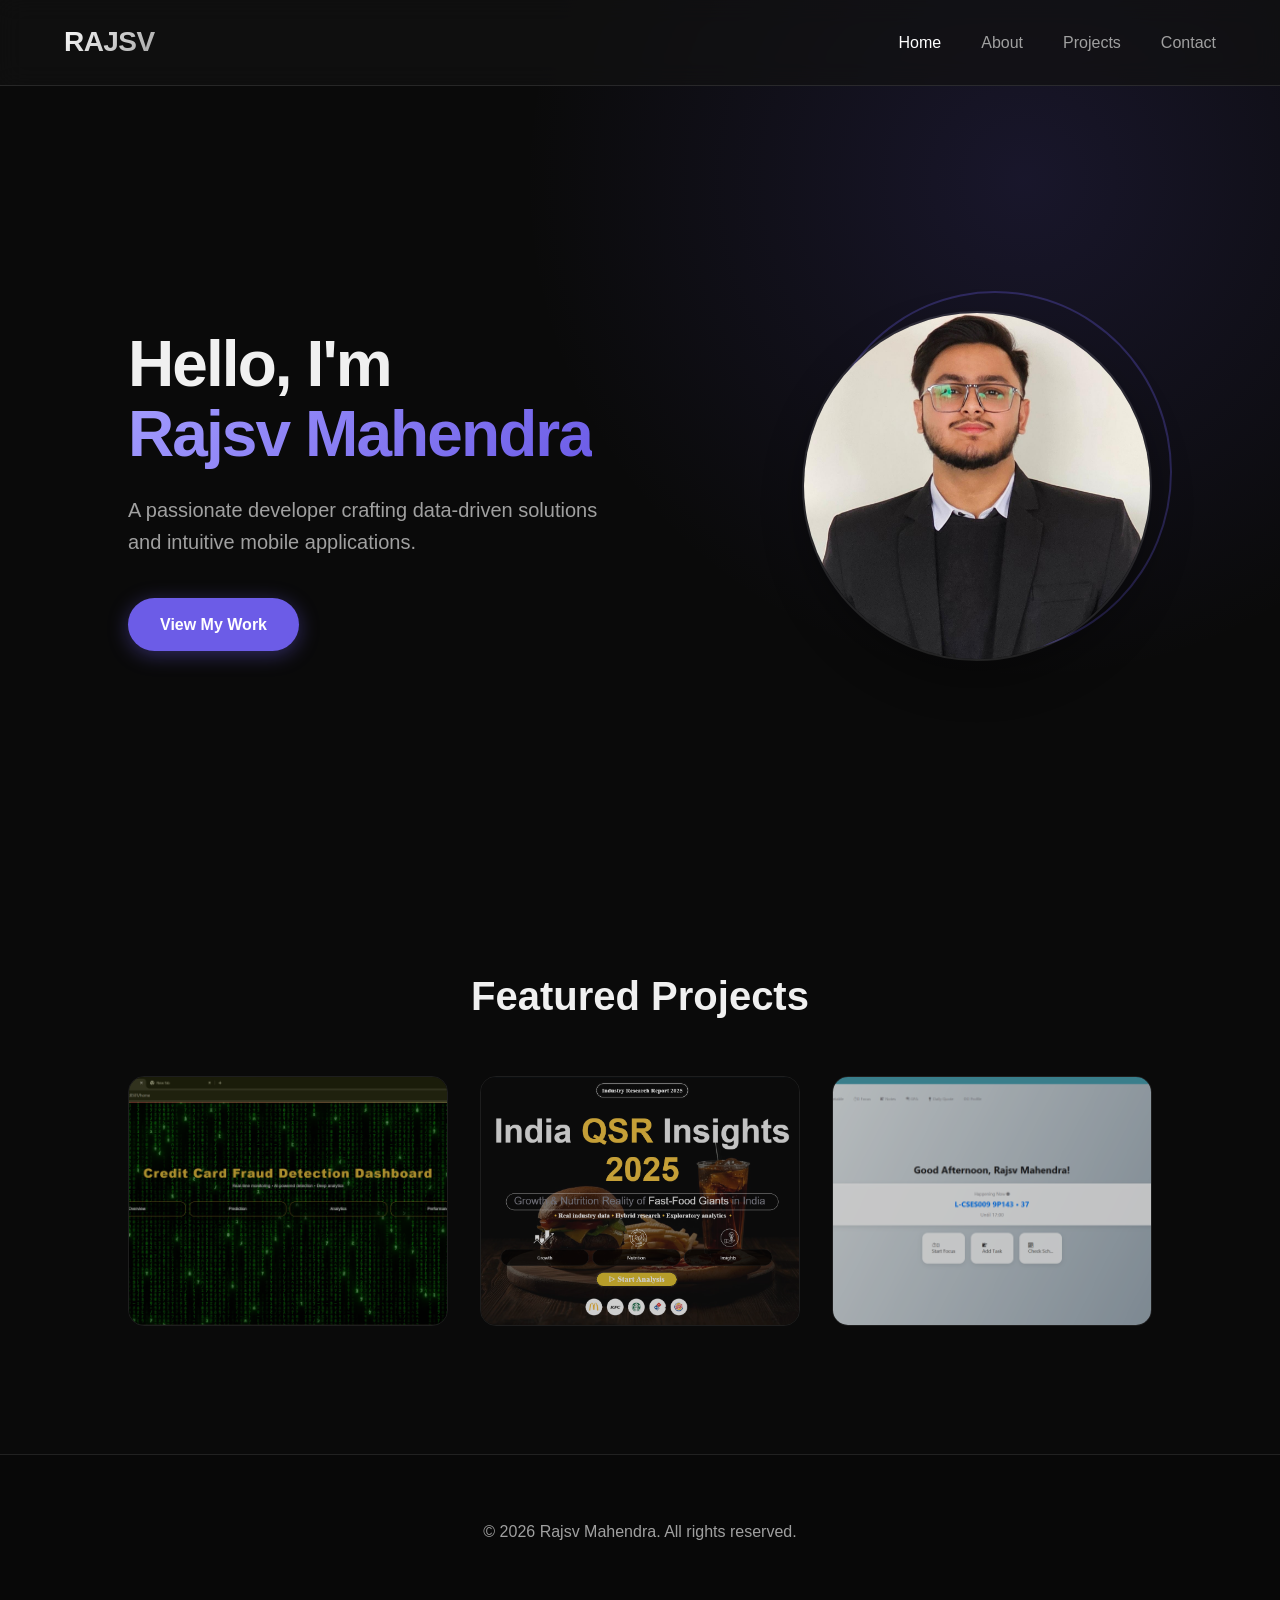
==== index.html @ 8be23c05 "Project structure: HTML pages, CSS and images" ====
<!DOCTYPE html>
<html lang="en">

<head>
    <meta charset="UTF-8">
    <meta name="viewport" content="width=device-width, initial-scale=1.0">
    <link rel="stylesheet" href="index.css">
    <title>Rajsv Mahendra | Portfolio</title>
</head>

<body>

    <header class="navbar">
        <a href="index.html" class="logo">RAJSV</a>
        <nav>
            <ul class="nav-links">
                <li><a href="index.html" class="active">Home</a></li>
                <li><a href="about.html">About</a></li>
                <li><a href="projects.html">Projects</a></li>
                <li><a href="contact.html">Contact</a></li>
            </ul>
        </nav>
    </header>

    <section class="hero">
        <div class="hero-text">
            <h2>Hello, I'm <br><span class="gradient-text">Rajsv Mahendra</span></h2>
            <p>A passionate developer crafting data-driven solutions and intuitive mobile applications.</p>
            <a href="projects.html" class="btn">View My Work</a>
        </div>
        <div class="profile-container">
            <img src="images/profile.png" alt="Rajsv Mahendra" class="profile-img">
        </div>
    </section>

    <section class="page-section">
        <h2>Featured Projects</h2>
        <div class="gallery">
            <img src="images/landing.png" alt="Project 1">
            <img src="images/Home Page.png" alt="Project 2">
            <img src="images/unitrack.png" alt="Project 3">
        </div>
    </section>

    <footer>
        <p>© 2026 Rajsv Mahendra. All rights reserved.</p>
    </footer>

</body>

</html>
---- index.css ----
:root {
  --bg: #0a0a0a;
  --surface: #121212;
  --surface-hover: #1e1e1e;
  --text: #f0f0f0;
  --text-secondary: #a0a0a0;
  --accent: #6c5ce7;
  /* Distinctive purple */
  --accent-glow: rgba(108, 92, 231, 0.4);
  --glass: rgba(18, 18, 18, 0.7);
  --border: rgba(255, 255, 255, 0.1);
  --font-main: 'Inter', sans-serif;
  --transition: all 0.3s cubic-bezier(0.25, 0.8, 0.25, 1);
}

* {
  margin: 0;
  padding: 0;
  box-sizing: border-box;

}

body {
  background: var(--bg);
  color: var(--text);
  font-family: var(--font-main);
  line-height: 1.6;
  overflow-x: hidden;
}

a {
  text-decoration: none;
  color: inherit;
  transition: var(--transition);
}

/* Navbar */
.navbar {
  position: fixed;
  top: 0;
  width: 100%;
  display: flex;
  justify-content: space-between;
  align-items: center;
  padding: 1.25rem 5%;
  background: var(--glass);
  backdrop-filter: blur(12px);
  border-bottom: 1px solid var(--border);
  z-index: 1000;
  transition: var(--transition);
}

.logo {
  font-size: 1.75rem;
  font-weight: 700;
  background: linear-gradient(135deg, #fff, var(--text-secondary));
  -webkit-background-clip: text;
  -webkit-text-fill-color: transparent;
  letter-spacing: -0.02em;
}

.nav-links {
  list-style: none;
  display: flex;
  gap: 2.5rem;
}

.nav-links a {
  font-weight: 500;
  color: var(--text-secondary);
  position: relative;
}

.nav-links a:hover,
.nav-links a.active {
  color: #fff;
}

.nav-links a::after {
  content: '';
  position: absolute;
  width: 0;
  height: 2px;
  bottom: -4px;
  left: 0;
  background: var(--accent);
  transition: var(--transition);
}

.nav-links a:hover::after {
  width: 100%;
}

/* Hero Section */
.hero {
  min-height: 100vh;
  display: flex;
  align-items: center;
  justify-content: space-between;
  padding: 0 10%;
  padding-top: 80px;
  background: radial-gradient(circle at 80% 20%, rgba(108, 92, 231, 0.15) 0%, transparent 40%);
}

.hero-text {
  max-width: 600px;
  z-index: 1;
}

.hero-text h2 {
  font-size: 4rem;
  line-height: 1.1;
  font-weight: 800;
  margin-bottom: 1.5rem;
  letter-spacing: -0.03em;
}

.gradient-text {
  background: linear-gradient(135deg, #a29bfe, var(--accent));
  -webkit-background-clip: text;
  -webkit-text-fill-color: transparent;
}

.hero-text p {
  font-size: 1.25rem;
  color: var(--text-secondary);
  margin-bottom: 2.5rem;
  max-width: 480px;
}

.btn {
  display: inline-flex;
  align-items: center;
  padding: 0.875rem 2rem;
  background: var(--accent);
  color: #fff;
  font-weight: 600;
  border-radius: 50px;
  box-shadow: 0 4px 20px var(--accent-glow);
  transition: var(--transition);
}

.btn:hover {
  transform: translateY(-2px);
  box-shadow: 0 8px 25px var(--accent-glow);
}

.profile-container {
  position: relative;
}

.profile-img {
  width: 350px;
  height: 350px;
  object-fit: cover;
  border-radius: 50%;
  border: 2px solid var(--border);
  box-shadow: 0 20px 40px rgba(0, 0, 0, 0.3);
  position: relative;
  z-index: 2;
  animation: float 6s ease-in-out infinite;
}

.profile-container::before {
  content: '';
  position: absolute;
  top: -20px;
  right: -20px;
  width: 100%;
  height: 100%;
  border-radius: 50%;
  border: 2px solid var(--accent);
  opacity: 0.3;
  z-index: 1;
}

/* Page Sections */
.page-header {
  text-align: center;
  padding: 8rem 0 3rem;
  background: radial-gradient(circle at top, rgba(108, 92, 231, 0.08) 0%, transparent 60%);
}

.page-header h2 {
  font-size: 3rem;
  font-weight: 800;
  margin-bottom: 1rem;
}

.page-section {
  padding: 4rem 10%;
}

.page-section h2 {
  font-size: 2.5rem;
  font-weight: 700;
  margin-bottom: 3rem;
  text-align: center;
}

/* Gallery / Projects */
.gallery,
.cards {
  display: grid;
  grid-template-columns: repeat(auto-fit, minmax(320px, 1fr));
  gap: 2rem;
}

.card {
  background: var(--surface);
  border: 1px solid var(--border);
  border-radius: 20px;
  padding: 2rem;
  transition: var(--transition);
  display: flex;
  flex-direction: column;
  justify-content: space-between;
  height: 100%;
}

/* Image gallery on home page */
.gallery img {
  width: 100%;
  height: 250px;
  object-fit: cover;
  border-radius: 16px;
  transition: var(--transition);
  opacity: 0.8;
  border: 1px solid var(--border);
}

.gallery img:hover {
  transform: scale(1.03);
  opacity: 1;
  box-shadow: 0 10px 30px rgba(0, 0, 0, 0.2);
}

.card:hover {
  transform: translateY(-5px);
  background: var(--surface-hover);
  border-color: rgba(108, 92, 231, 0.3);
}

.card h3 {
  font-size: 1.5rem;
  margin-bottom: 1rem;
}

.card p {
  color: var(--text-secondary);
  font-size: 0.95rem;
  margin-bottom: 1.5rem;
}

.card a {
  display: inline-block;
  color: var(--accent);
  font-weight: 600;
  margin-top: auto;
}

.card a:hover {
  text-decoration: underline;
}

/* Forms */
.contact-container {
  display: grid;
  grid-template-columns: 1fr 1fr;
  gap: 4rem;
  align-items: start;
}

.contact-details p {
  font-size: 1.2rem;
  margin-bottom: 1.5rem;
  display: flex;
  align-items: center;
  gap: 1rem;
}

.contact-form {
  display: flex;
  flex-direction: column;
  gap: 1.5rem;
}

input,
textarea {
  width: 100%;
  padding: 1rem 1.25rem;
  background: var(--surface);
  border: 1px solid var(--border);
  border-radius: 12px;
  color: var(--text);
  font-family: var(--font-main);
  font-size: 1rem;
  transition: var(--transition);
}

input:focus,
textarea:focus {
  outline: none;
  border-color: var(--accent);
  background: var(--bg);
}

button[type="submit"] {
  cursor: pointer;
  border: none;
  background: var(--accent);
  color: white;
  padding: 1rem;
  border-radius: 12px;
  font-weight: 600;
  font-size: 1rem;
  transition: var(--transition);
}

button[type="submit"]:hover {
  background: #5649c0;
}


/* Footer */
footer {
  text-align: center;
  padding: 4rem 2rem;
  background: #080808;
  color: var(--text-secondary);
  border-top: 1px solid var(--border);
  margin-top: 4rem;
}

/* Skills (About Page) */
.skills-grid {
  display: flex;
  flex-wrap: wrap;
  gap: 1rem;
  margin-top: 1.5rem;
}

.skill-tag {
  background: var(--surface);
  border: 1px solid var(--border);
  padding: 0.5rem 1rem;
  border-radius: 50px;
  font-size: 0.9rem;
  color: var(--text-secondary);
}

/* Animations */
@keyframes float {
  0% {
    transform: translateY(0);
  }

  50% {
    transform: translateY(-15px);
  }

  100% {
    transform: translateY(0);
  }
}

@keyframes fadeUp {
  from {
    opacity: 0;
    transform: translateY(20px);
  }

  to {
    opacity: 1;
    transform: translateY(0);
  }
}

/* Responsive */
@media (max-width: 900px) {
  .hero {
    flex-direction: column-reverse;
    /* Text on top on mobile usually, but here maybe image on top? Let's keep text top for accessibility usually, but design wise image top is common. Let's stack them nicely. */
    text-align: center;
    justify-content: center;
    gap: 3rem;
  }

  .hero-text {
    margin-top: 2rem;
  }

  .hero-text h2 {
    font-size: 3rem;
  }

  .contact-container {
    grid-template-columns: 1fr;
  }
}

@media (max-width: 500px) {
  .nav-links {
    display: none;
  }

  .hero-text h2 {
    font-size: 2.5rem;
  }

  .profile-img {
    width: 250px;
    height: 250px;
  }
}
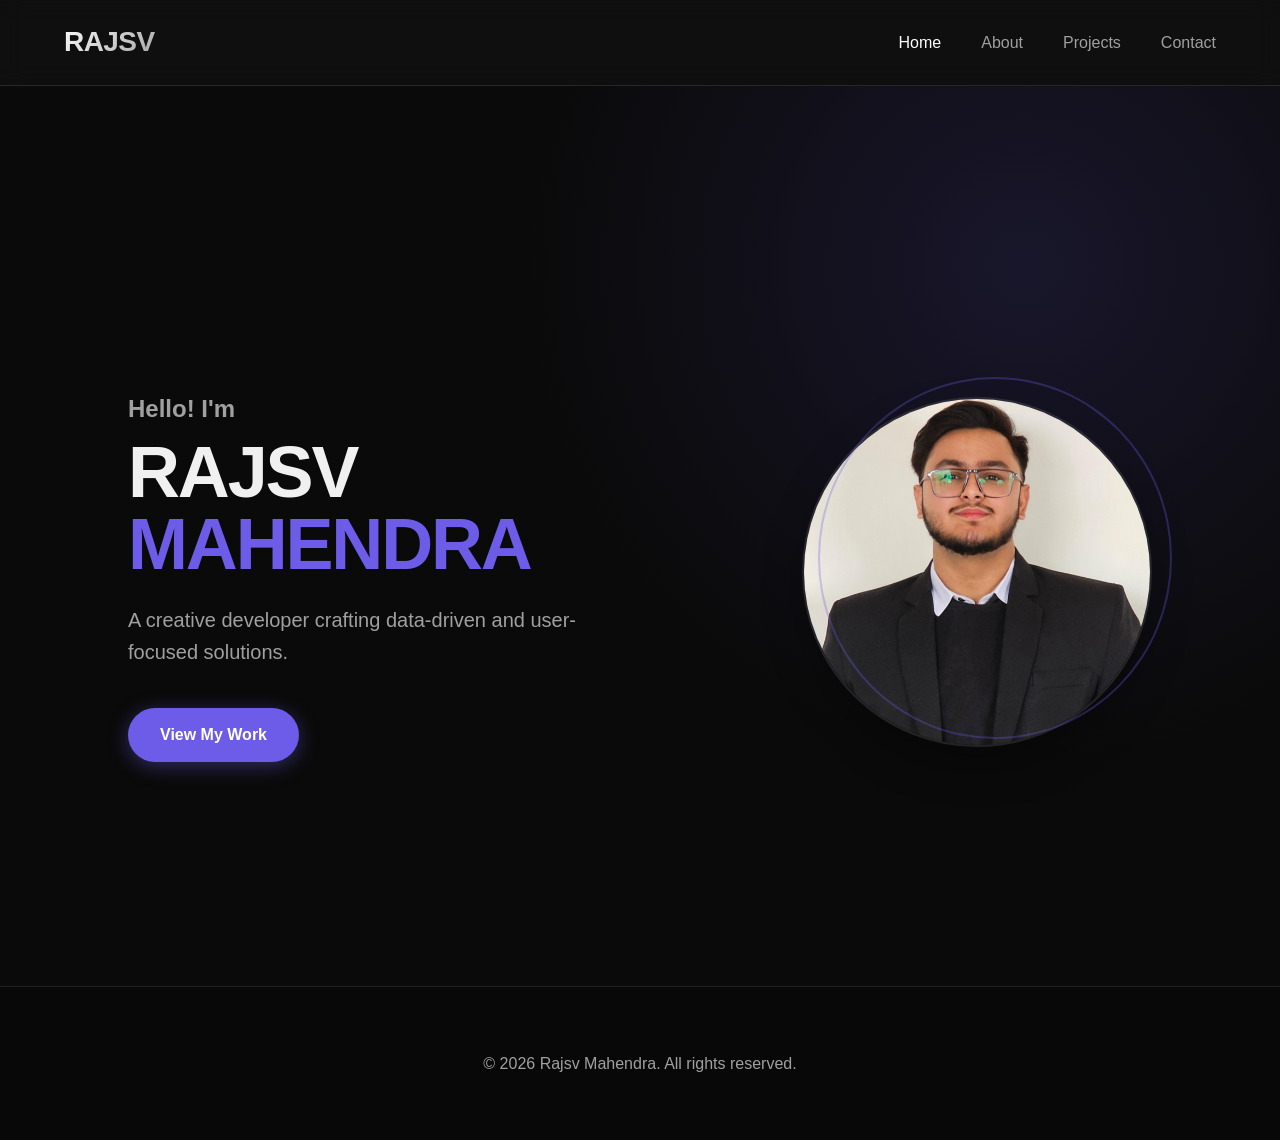
==== commit cec87c90: "Navbar and hero section layout" ====
--- a/index.html
+++ b/index.html
@@ -12,7 +12,7 @@
 
     <header class="navbar">
         <a href="index.html" class="logo">RAJSV</a>
-        <nav>
+        <nav class="nav">
             <ul class="nav-links">
                 <li><a href="index.html" class="active">Home</a></li>
                 <li><a href="about.html">About</a></li>
@@ -24,21 +24,13 @@
 
     <section class="hero">
         <div class="hero-text">
-            <h2>Hello, I'm <br><span class="gradient-text">Rajsv Mahendra</span></h2>
-            <p>A passionate developer crafting data-driven solutions and intuitive mobile applications.</p>
+            <h2 class="hero-intro">Hello! I'm</h2>
+            <h1 class="hero-name">RAJSV<br><span>MAHENDRA</span></h1>
+            <p class="hero-desc">A creative developer crafting data-driven and user-focused solutions.</p>
             <a href="projects.html" class="btn">View My Work</a>
         </div>
         <div class="profile-container">
             <img src="images/profile.png" alt="Rajsv Mahendra" class="profile-img">
-        </div>
-    </section>
-
-    <section class="page-section">
-        <h2>Featured Projects</h2>
-        <div class="gallery">
-            <img src="images/landing.png" alt="Project 1">
-            <img src="images/Home Page.png" alt="Project 2">
-            <img src="images/unitrack.png" alt="Project 3">
         </div>
     </section>
 
--- a/index.css
+++ b/index.css
@@ -5,7 +5,6 @@
   --text: #f0f0f0;
   --text-secondary: #a0a0a0;
   --accent: #6c5ce7;
-  /* Distinctive purple */
   --accent-glow: rgba(108, 92, 231, 0.4);
   --glass: rgba(18, 18, 18, 0.7);
   --border: rgba(255, 255, 255, 0.1);
@@ -17,7 +16,6 @@
   margin: 0;
   padding: 0;
   box-sizing: border-box;
-
 }
 
 body {
@@ -34,9 +32,9 @@
   transition: var(--transition);
 }
 
-/* Navbar */
+/* ================= NAVBAR ================= */
 .navbar {
-  position: fixed;
+  position: sticky;
   top: 0;
   width: 100%;
   display: flex;
@@ -47,7 +45,6 @@
   backdrop-filter: blur(12px);
   border-bottom: 1px solid var(--border);
   z-index: 1000;
-  transition: var(--transition);
 }
 
 .logo {
@@ -91,7 +88,7 @@
   width: 100%;
 }
 
-/* Hero Section */
+/* ================= HERO ================= */
 .hero {
   min-height: 100vh;
   display: flex;
@@ -104,28 +101,31 @@
 
 .hero-text {
   max-width: 600px;
-  z-index: 1;
-}
-
-.hero-text h2 {
-  font-size: 4rem;
-  line-height: 1.1;
+}
+
+.hero-intro {
+  font-size: 1.5rem;
+  color: var(--text-secondary);
+  margin-bottom: 0.5rem;
+}
+
+.hero-name {
+  font-size: 4.5rem;
+  line-height: 1;
   font-weight: 800;
   margin-bottom: 1.5rem;
   letter-spacing: -0.03em;
 }
 
-.gradient-text {
-  background: linear-gradient(135deg, #a29bfe, var(--accent));
-  -webkit-background-clip: text;
-  -webkit-text-fill-color: transparent;
-}
-
-.hero-text p {
+.hero-name span {
+  color: var(--accent);
+}
+
+.hero-desc {
   font-size: 1.25rem;
   color: var(--text-secondary);
+  max-width: 480px;
   margin-bottom: 2.5rem;
-  max-width: 480px;
 }
 
 .btn {
@@ -145,6 +145,7 @@
   box-shadow: 0 8px 25px var(--accent-glow);
 }
 
+/* ================= IMAGE ================= */
 .profile-container {
   position: relative;
 }
@@ -156,8 +157,6 @@
   border-radius: 50%;
   border: 2px solid var(--border);
   box-shadow: 0 20px 40px rgba(0, 0, 0, 0.3);
-  position: relative;
-  z-index: 2;
   animation: float 6s ease-in-out infinite;
 }
 
@@ -171,185 +170,18 @@
   border-radius: 50%;
   border: 2px solid var(--accent);
   opacity: 0.3;
-  z-index: 1;
-}
-
-/* Page Sections */
-.page-header {
-  text-align: center;
-  padding: 8rem 0 3rem;
-  background: radial-gradient(circle at top, rgba(108, 92, 231, 0.08) 0%, transparent 60%);
-}
-
-.page-header h2 {
-  font-size: 3rem;
-  font-weight: 800;
-  margin-bottom: 1rem;
-}
-
-.page-section {
-  padding: 4rem 10%;
-}
-
-.page-section h2 {
-  font-size: 2.5rem;
-  font-weight: 700;
-  margin-bottom: 3rem;
-  text-align: center;
-}
-
-/* Gallery / Projects */
-.gallery,
-.cards {
-  display: grid;
-  grid-template-columns: repeat(auto-fit, minmax(320px, 1fr));
-  gap: 2rem;
-}
-
-.card {
-  background: var(--surface);
-  border: 1px solid var(--border);
-  border-radius: 20px;
-  padding: 2rem;
-  transition: var(--transition);
-  display: flex;
-  flex-direction: column;
-  justify-content: space-between;
-  height: 100%;
-}
-
-/* Image gallery on home page */
-.gallery img {
-  width: 100%;
-  height: 250px;
-  object-fit: cover;
-  border-radius: 16px;
-  transition: var(--transition);
-  opacity: 0.8;
-  border: 1px solid var(--border);
-}
-
-.gallery img:hover {
-  transform: scale(1.03);
-  opacity: 1;
-  box-shadow: 0 10px 30px rgba(0, 0, 0, 0.2);
-}
-
-.card:hover {
-  transform: translateY(-5px);
-  background: var(--surface-hover);
-  border-color: rgba(108, 92, 231, 0.3);
-}
-
-.card h3 {
-  font-size: 1.5rem;
-  margin-bottom: 1rem;
-}
-
-.card p {
-  color: var(--text-secondary);
-  font-size: 0.95rem;
-  margin-bottom: 1.5rem;
-}
-
-.card a {
-  display: inline-block;
-  color: var(--accent);
-  font-weight: 600;
-  margin-top: auto;
-}
-
-.card a:hover {
-  text-decoration: underline;
-}
-
-/* Forms */
-.contact-container {
-  display: grid;
-  grid-template-columns: 1fr 1fr;
-  gap: 4rem;
-  align-items: start;
-}
-
-.contact-details p {
-  font-size: 1.2rem;
-  margin-bottom: 1.5rem;
-  display: flex;
-  align-items: center;
-  gap: 1rem;
-}
-
-.contact-form {
-  display: flex;
-  flex-direction: column;
-  gap: 1.5rem;
-}
-
-input,
-textarea {
-  width: 100%;
-  padding: 1rem 1.25rem;
-  background: var(--surface);
-  border: 1px solid var(--border);
-  border-radius: 12px;
-  color: var(--text);
-  font-family: var(--font-main);
-  font-size: 1rem;
-  transition: var(--transition);
-}
-
-input:focus,
-textarea:focus {
-  outline: none;
-  border-color: var(--accent);
-  background: var(--bg);
-}
-
-button[type="submit"] {
-  cursor: pointer;
-  border: none;
-  background: var(--accent);
-  color: white;
-  padding: 1rem;
-  border-radius: 12px;
-  font-weight: 600;
-  font-size: 1rem;
-  transition: var(--transition);
-}
-
-button[type="submit"]:hover {
-  background: #5649c0;
-}
-
-
-/* Footer */
+}
+
+/* ================= FOOTER ================= */
 footer {
   text-align: center;
   padding: 4rem 2rem;
   background: #080808;
   color: var(--text-secondary);
   border-top: 1px solid var(--border);
-  margin-top: 4rem;
-}
-
-/* Skills (About Page) */
-.skills-grid {
-  display: flex;
-  flex-wrap: wrap;
-  gap: 1rem;
-  margin-top: 1.5rem;
-}
-
-.skill-tag {
-  background: var(--surface);
-  border: 1px solid var(--border);
-  padding: 0.5rem 1rem;
-  border-radius: 50px;
-  font-size: 0.9rem;
-  color: var(--text-secondary);
-}
-
-/* Animations */
+}
+
+/* ================= ANIMATION ================= */
 @keyframes float {
   0% {
     transform: translateY(0);
@@ -364,38 +196,16 @@
   }
 }
 
-@keyframes fadeUp {
-  from {
-    opacity: 0;
-    transform: translateY(20px);
-  }
-
-  to {
-    opacity: 1;
-    transform: translateY(0);
-  }
-}
-
-/* Responsive */
+/* ================= RESPONSIVE ================= */
 @media (max-width: 900px) {
   .hero {
     flex-direction: column-reverse;
-    /* Text on top on mobile usually, but here maybe image on top? Let's keep text top for accessibility usually, but design wise image top is common. Let's stack them nicely. */
     text-align: center;
-    justify-content: center;
     gap: 3rem;
   }
 
-  .hero-text {
-    margin-top: 2rem;
-  }
-
-  .hero-text h2 {
+  .hero-name {
     font-size: 3rem;
-  }
-
-  .contact-container {
-    grid-template-columns: 1fr;
   }
 }
 
@@ -404,10 +214,6 @@
     display: none;
   }
 
-  .hero-text h2 {
-    font-size: 2.5rem;
-  }
-
   .profile-img {
     width: 250px;
     height: 250px;
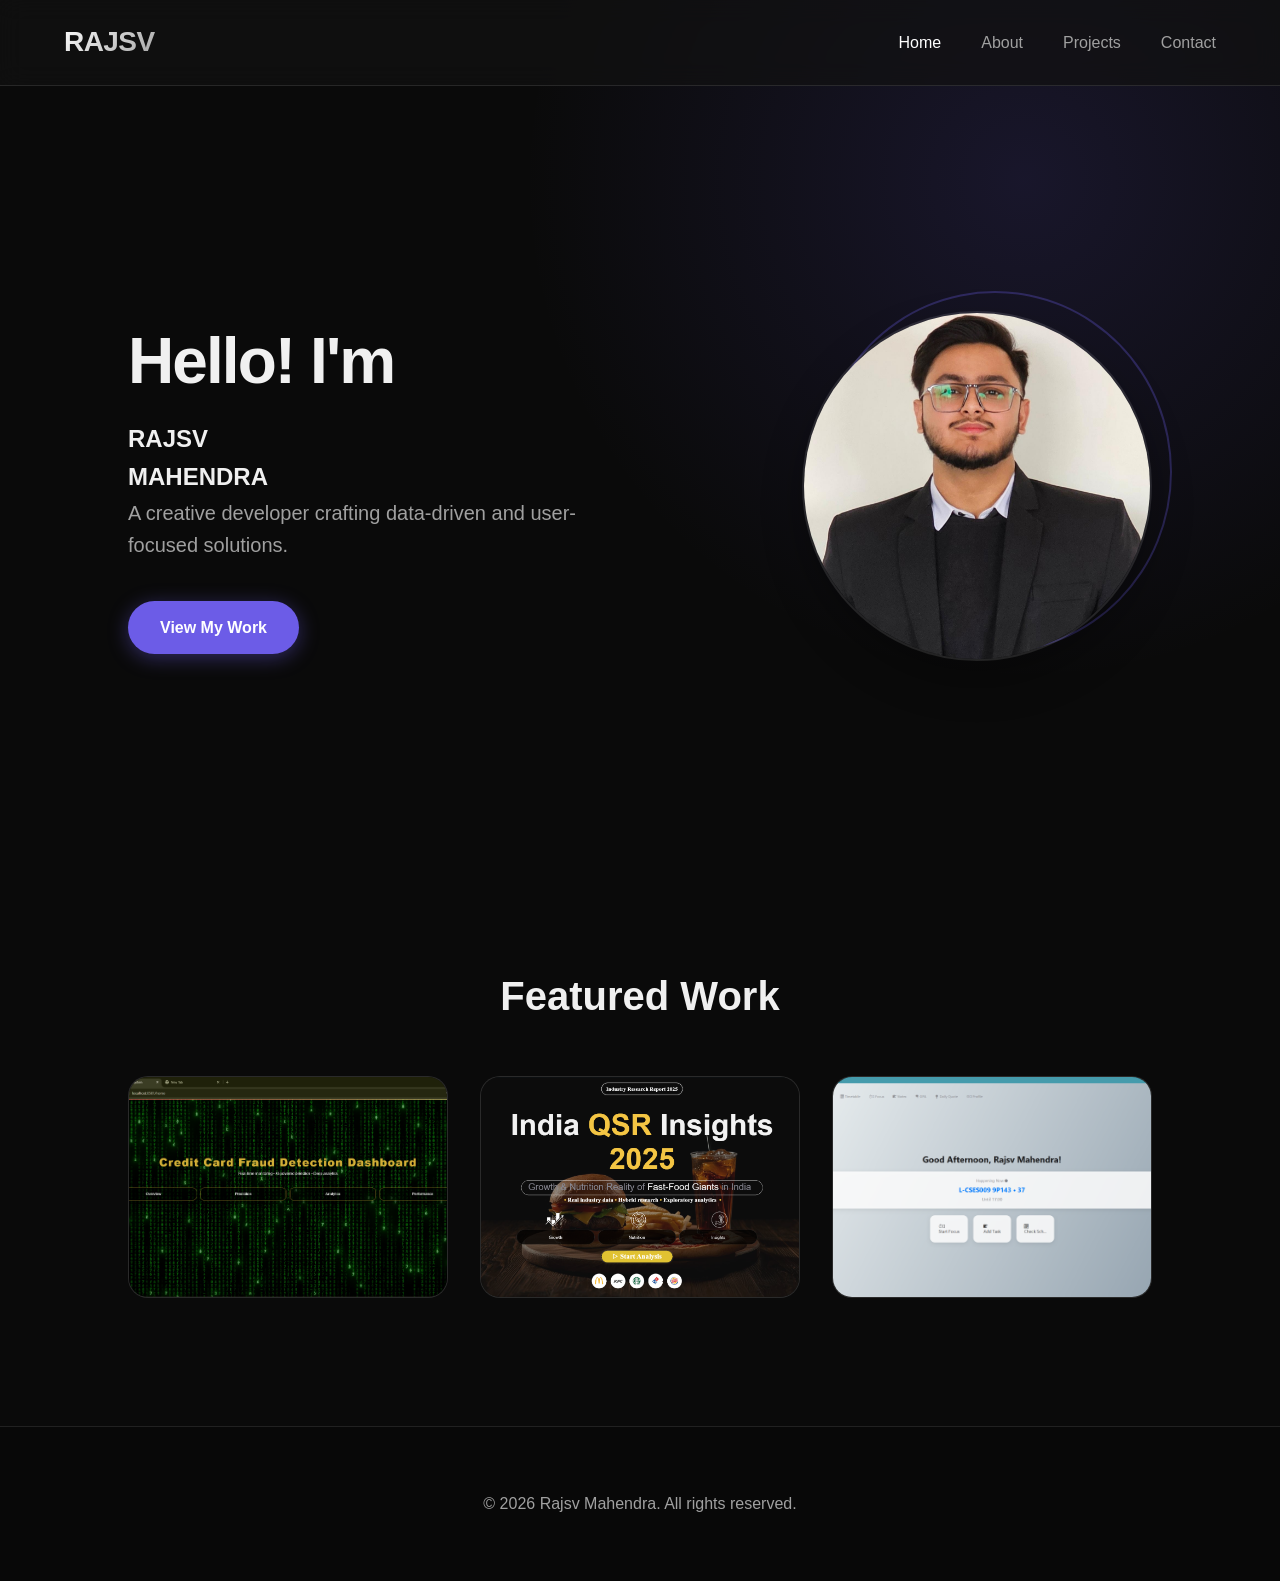
==== commit 8c9f1ac4: "Grid gallery for home page" ====
--- a/index.html
+++ b/index.html
@@ -34,6 +34,23 @@
         </div>
     </section>
 
+    <section class="page-section">
+        <h2>Featured Work</h2>
+        <div class="gallery-grid">
+            <div class="gallery-item">
+                <img src="images/landing.png" alt="Landing Page">
+            </div>
+            <div class="gallery-item">
+                <img src="images/Home Page.png" alt="Home Pa    ge">
+            </div>
+            <div class="gallery-item">
+                <img src="images/unitrack.png" alt="Unitrack App">
+            </div>
+        </div>
+    </section>
+
+
+
     <footer>
         <p>© 2026 Rajsv Mahendra. All rights reserved.</p>
     </footer>
--- a/index.css
+++ b/index.css
@@ -5,6 +5,7 @@
   --text: #f0f0f0;
   --text-secondary: #a0a0a0;
   --accent: #6c5ce7;
+  /* Distinctive purple */
   --accent-glow: rgba(108, 92, 231, 0.4);
   --glass: rgba(18, 18, 18, 0.7);
   --border: rgba(255, 255, 255, 0.1);
@@ -16,6 +17,7 @@
   margin: 0;
   padding: 0;
   box-sizing: border-box;
+
 }
 
 body {
@@ -32,9 +34,9 @@
   transition: var(--transition);
 }
 
-/* ================= NAVBAR ================= */
+/* Navbar */
 .navbar {
-  position: sticky;
+  position: fixed;
   top: 0;
   width: 100%;
   display: flex;
@@ -45,6 +47,7 @@
   backdrop-filter: blur(12px);
   border-bottom: 1px solid var(--border);
   z-index: 1000;
+  transition: var(--transition);
 }
 
 .logo {
@@ -88,7 +91,7 @@
   width: 100%;
 }
 
-/* ================= HERO ================= */
+/* Hero Section */
 .hero {
   min-height: 100vh;
   display: flex;
@@ -101,31 +104,28 @@
 
 .hero-text {
   max-width: 600px;
-}
-
-.hero-intro {
-  font-size: 1.5rem;
-  color: var(--text-secondary);
-  margin-bottom: 0.5rem;
-}
-
-.hero-name {
-  font-size: 4.5rem;
-  line-height: 1;
+  z-index: 1;
+}
+
+.hero-text h2 {
+  font-size: 4rem;
+  line-height: 1.1;
   font-weight: 800;
   margin-bottom: 1.5rem;
   letter-spacing: -0.03em;
 }
 
-.hero-name span {
-  color: var(--accent);
-}
-
-.hero-desc {
+.gradient-text {
+  background: linear-gradient(135deg, #a29bfe, var(--accent));
+  -webkit-background-clip: text;
+  -webkit-text-fill-color: transparent;
+}
+
+.hero-text p {
   font-size: 1.25rem;
   color: var(--text-secondary);
+  margin-bottom: 2.5rem;
   max-width: 480px;
-  margin-bottom: 2.5rem;
 }
 
 .btn {
@@ -145,7 +145,6 @@
   box-shadow: 0 8px 25px var(--accent-glow);
 }
 
-/* ================= IMAGE ================= */
 .profile-container {
   position: relative;
 }
@@ -157,6 +156,8 @@
   border-radius: 50%;
   border: 2px solid var(--border);
   box-shadow: 0 20px 40px rgba(0, 0, 0, 0.3);
+  position: relative;
+  z-index: 2;
   animation: float 6s ease-in-out infinite;
 }
 
@@ -170,18 +171,185 @@
   border-radius: 50%;
   border: 2px solid var(--accent);
   opacity: 0.3;
-}
-
-/* ================= FOOTER ================= */
+  z-index: 1;
+}
+
+/* Page Sections */
+.page-header {
+  text-align: center;
+  padding: 8rem 0 3rem;
+  background: radial-gradient(circle at top, rgba(108, 92, 231, 0.08) 0%, transparent 60%);
+}
+
+.page-header h2 {
+  font-size: 3rem;
+  font-weight: 800;
+  margin-bottom: 1rem;
+}
+
+.page-section {
+  padding: 4rem 10%;
+}
+
+.page-section h2 {
+  font-size: 2.5rem;
+  font-weight: 700;
+  margin-bottom: 3rem;
+  text-align: center;
+}
+
+/* Gallery / Projects */
+.gallery,
+.cards {
+  display: grid;
+  grid-template-columns: repeat(auto-fit, minmax(320px, 1fr));
+  gap: 2rem;
+}
+
+.card {
+  background: var(--surface);
+  border: 1px solid var(--border);
+  border-radius: 20px;
+  padding: 2rem;
+  transition: var(--transition);
+  display: flex;
+  flex-direction: column;
+  justify-content: space-between;
+  height: 100%;
+}
+
+/* Image gallery on home page */
+.gallery img {
+  width: 100%;
+  height: 250px;
+  object-fit: cover;
+  border-radius: 16px;
+  transition: var(--transition);
+  opacity: 0.8;
+  border: 1px solid var(--border);
+}
+
+.gallery img:hover {
+  transform: scale(1.03);
+  opacity: 1;
+  box-shadow: 0 10px 30px rgba(0, 0, 0, 0.2);
+}
+
+.card:hover {
+  transform: translateY(-5px);
+  background: var(--surface-hover);
+  border-color: rgba(108, 92, 231, 0.3);
+}
+
+.card h3 {
+  font-size: 1.5rem;
+  margin-bottom: 1rem;
+}
+
+.card p {
+  color: var(--text-secondary);
+  font-size: 0.95rem;
+  margin-bottom: 1.5rem;
+}
+
+.card a {
+  display: inline-block;
+  color: var(--accent);
+  font-weight: 600;
+  margin-top: auto;
+}
+
+.card a:hover {
+  text-decoration: underline;
+}
+
+/* Forms */
+.contact-container {
+  display: grid;
+  grid-template-columns: 1fr 1fr;
+  gap: 4rem;
+  align-items: start;
+}
+
+.contact-details p {
+  font-size: 1.2rem;
+  margin-bottom: 1.5rem;
+  display: flex;
+  align-items: center;
+  gap: 1rem;
+}
+
+.contact-form {
+  display: flex;
+  flex-direction: column;
+  gap: 1.5rem;
+}
+
+input,
+textarea {
+  width: 100%;
+  padding: 1rem 1.25rem;
+  background: var(--surface);
+  border: 1px solid var(--border);
+  border-radius: 12px;
+  color: var(--text);
+  font-family: var(--font-main);
+  font-size: 1rem;
+  transition: var(--transition);
+}
+
+input:focus,
+textarea:focus {
+  outline: none;
+  border-color: var(--accent);
+  background: var(--bg);
+}
+
+button[type="submit"] {
+  cursor: pointer;
+  border: none;
+  background: var(--accent);
+  color: white;
+  padding: 1rem;
+  border-radius: 12px;
+  font-weight: 600;
+  font-size: 1rem;
+  transition: var(--transition);
+}
+
+button[type="submit"]:hover {
+  background: #5649c0;
+}
+
+
+/* Footer */
 footer {
   text-align: center;
   padding: 4rem 2rem;
   background: #080808;
   color: var(--text-secondary);
   border-top: 1px solid var(--border);
-}
-
-/* ================= ANIMATION ================= */
+  margin-top: 4rem;
+}
+
+/* Skills (About Page) */
+.skills-grid {
+  display: flex;
+  flex-wrap: wrap;
+  gap: 1rem;
+  margin-top: 1.5rem;
+}
+
+.skill-tag {
+  background: var(--surface);
+  border: 1px solid var(--border);
+  padding: 0.5rem 1rem;
+  border-radius: 50px;
+  font-size: 0.9rem;
+  color: var(--text-secondary);
+}
+
+/* Animations */
 @keyframes float {
   0% {
     transform: translateY(0);
@@ -196,16 +364,38 @@
   }
 }
 
-/* ================= RESPONSIVE ================= */
+@keyframes fadeUp {
+  from {
+    opacity: 0;
+    transform: translateY(20px);
+  }
+
+  to {
+    opacity: 1;
+    transform: translateY(0);
+  }
+}
+
+/* Responsive */
 @media (max-width: 900px) {
   .hero {
     flex-direction: column-reverse;
+    /* Text on top on mobile usually, but here maybe image on top? Let's keep text top for accessibility usually, but design wise image top is common. Let's stack them nicely. */
     text-align: center;
+    justify-content: center;
     gap: 3rem;
   }
 
-  .hero-name {
+  .hero-text {
+    margin-top: 2rem;
+  }
+
+  .hero-text h2 {
     font-size: 3rem;
+  }
+
+  .contact-container {
+    grid-template-columns: 1fr;
   }
 }
 
@@ -214,8 +404,92 @@
     display: none;
   }
 
+  .hero-text h2 {
+    font-size: 2.5rem;
+  }
+
   .profile-img {
     width: 250px;
     height: 250px;
   }
+}
+
+/* ================= PROJECTS PAGE ================= */
+
+.projects-section {
+  padding: 5rem 10%;
+}
+
+.projects-grid {
+  display: grid;
+  grid-template-columns: repeat(auto-fit, minmax(280px, 1fr));
+  gap: 2.5rem;
+}
+
+.project-card {
+  background: var(--surface);
+  border: 1px solid var(--border);
+  border-radius: 20px;
+  padding: 2.5rem;
+  transition: var(--transition);
+  position: relative;
+  overflow: hidden;
+}
+
+.project-card h3 {
+  margin-bottom: 1rem;
+}
+
+.project-card p {
+  color: var(--text-secondary);
+}
+
+.project-card:hover {
+  transform: translateY(-8px);
+  border-color: var(--accent);
+  box-shadow: 0 15px 40px rgba(108, 92, 231, 0.4);
+}
+
+.badge {
+  position: absolute;
+  top: 1.5rem;
+  right: 1.5rem;
+  background: var(--accent);
+  color: #fff;
+  padding: 0.3rem 0.8rem;
+  border-radius: 20px;
+  font-size: 0.75rem;
+}
+
+/* ================= GALLERY ================= */
+
+.gallery-grid {
+  display: grid;
+  grid-template-columns: repeat(auto-fit, minmax(260px, 1fr));
+  gap: 2rem;
+}
+
+.gallery-item {
+  border-radius: 20px;
+  overflow: hidden;
+  border: 1px solid var(--border);
+  background: var(--surface);
+  transition: var(--transition);
+}
+
+.gallery-item img {
+  width: 100%;
+  height: 220px;
+  object-fit: cover;
+  display: block;
+  transition: var(--transition);
+}
+
+.gallery-item:hover {
+  transform: translateY(-6px);
+  box-shadow: 0 15px 40px rgba(0, 0, 0, 0.4);
+}
+
+.gallery-item:hover img {
+  transform: scale(1.05);
 }
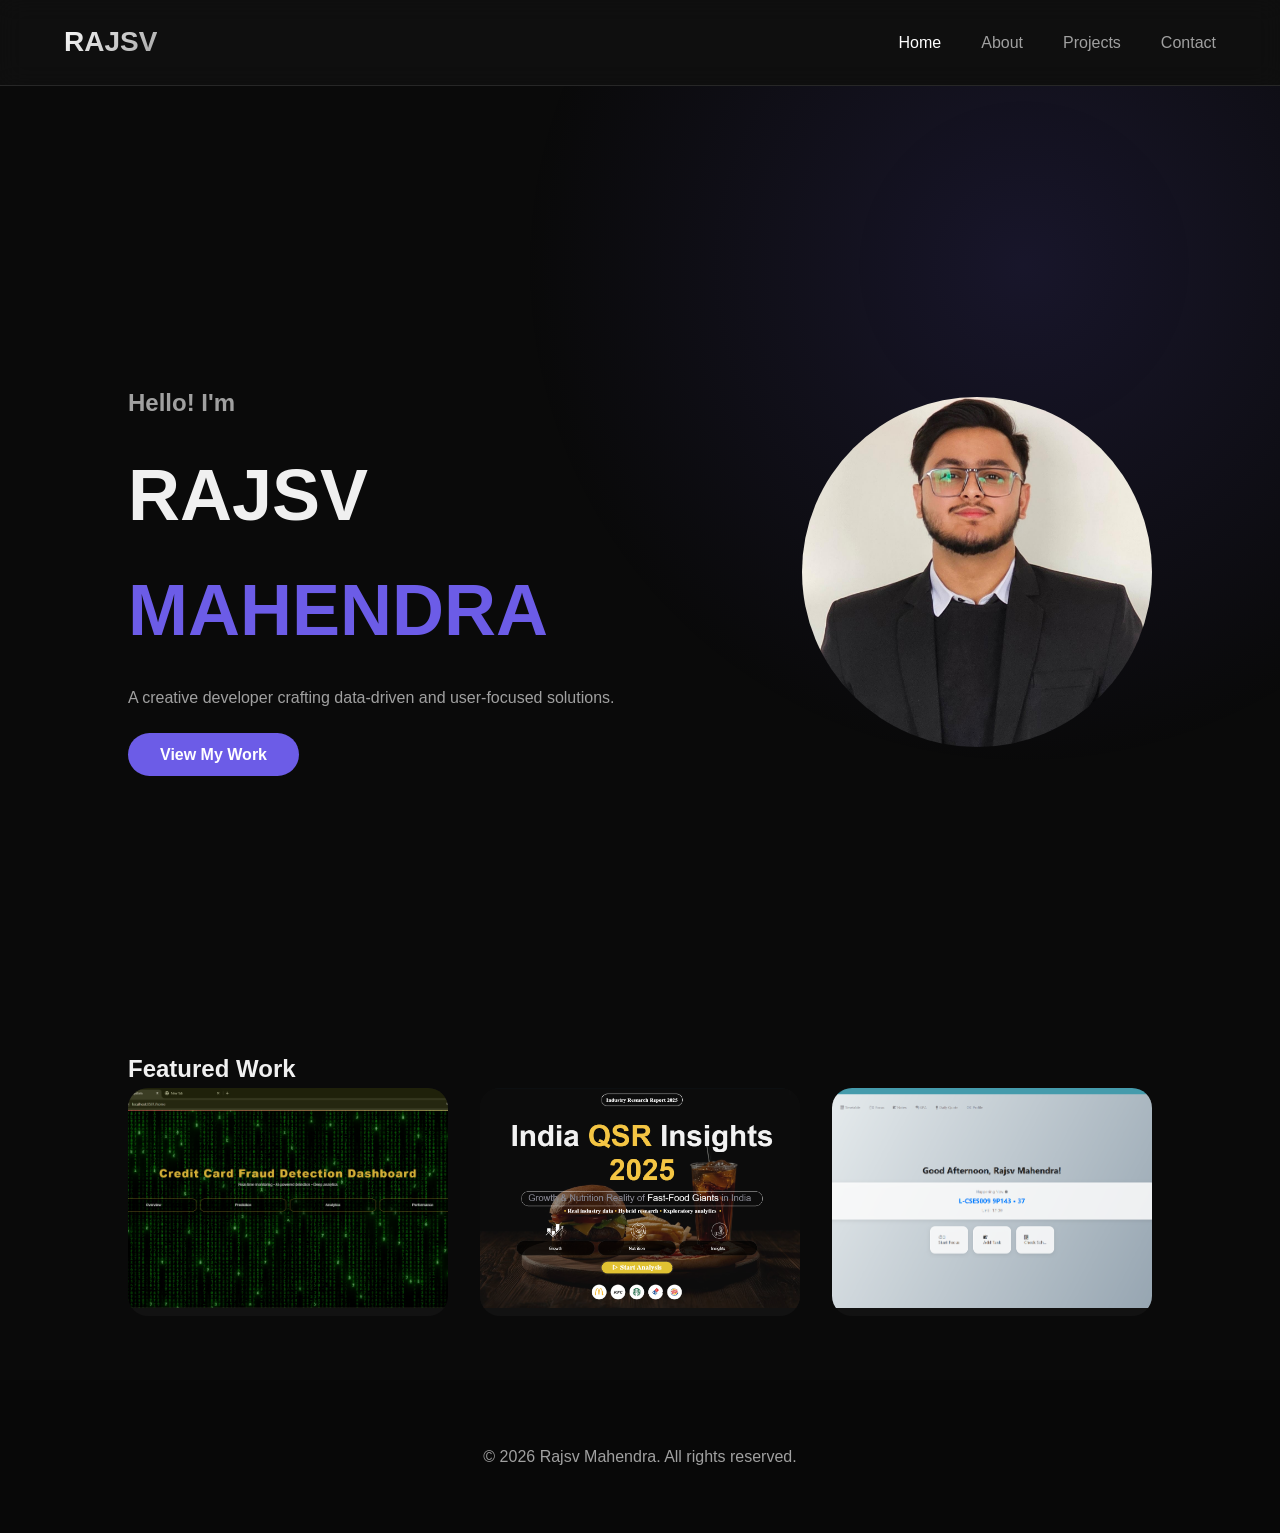
==== commit 37c2a5b5: "Resolve merge conflicts and merge feature/responsive" ====
--- a/index.html
+++ b/index.html
@@ -2,17 +2,16 @@
 <html lang="en">
 
 <head>
-    <meta charset="UTF-8">
-    <meta name="viewport" content="width=device-width, initial-scale=1.0">
-    <link rel="stylesheet" href="index.css">
+    <meta charset="UTF-8" />
+    <meta name="viewport" content="width=device-width, initial-scale=1.0" />
+    <link rel="stylesheet" href="index.css" />
     <title>Rajsv Mahendra | Portfolio</title>
 </head>
 
 <body>
-
     <header class="navbar">
         <a href="index.html" class="logo">RAJSV</a>
-        <nav class="nav">
+        <nav>
             <ul class="nav-links">
                 <li><a href="index.html" class="active">Home</a></li>
                 <li><a href="about.html">About</a></li>
@@ -26,9 +25,12 @@
         <div class="hero-text">
             <h2 class="hero-intro">Hello! I'm</h2>
             <h1 class="hero-name">RAJSV<br><span>MAHENDRA</span></h1>
-            <p class="hero-desc">A creative developer crafting data-driven and user-focused solutions.</p>
+            <p class="hero-desc">
+                A creative developer crafting data-driven and user-focused solutions.
+            </p>
             <a href="projects.html" class="btn">View My Work</a>
         </div>
+
         <div class="profile-container">
             <img src="images/profile.png" alt="Rajsv Mahendra" class="profile-img">
         </div>
@@ -41,7 +43,7 @@
                 <img src="images/landing.png" alt="Landing Page">
             </div>
             <div class="gallery-item">
-                <img src="images/Home Page.png" alt="Home Pa    ge">
+                <img src="images/Home Page.png" alt="Home Page">
             </div>
             <div class="gallery-item">
                 <img src="images/unitrack.png" alt="Unitrack App">
@@ -49,12 +51,9 @@
         </div>
     </section>
 
-
-
     <footer>
         <p>© 2026 Rajsv Mahendra. All rights reserved.</p>
     </footer>
-
 </body>
 
 </html>
--- a/index.css
+++ b/index.css
@@ -5,7 +5,6 @@
   --text: #f0f0f0;
   --text-secondary: #a0a0a0;
   --accent: #6c5ce7;
-  /* Distinctive purple */
   --accent-glow: rgba(108, 92, 231, 0.4);
   --glass: rgba(18, 18, 18, 0.7);
   --border: rgba(255, 255, 255, 0.1);
@@ -17,7 +16,6 @@
   margin: 0;
   padding: 0;
   box-sizing: border-box;
-
 }
 
 body {
@@ -34,9 +32,9 @@
   transition: var(--transition);
 }
 
-/* Navbar */
+/* NAVBAR */
 .navbar {
-  position: fixed;
+  position: sticky;
   top: 0;
   width: 100%;
   display: flex;
@@ -47,7 +45,6 @@
   backdrop-filter: blur(12px);
   border-bottom: 1px solid var(--border);
   z-index: 1000;
-  transition: var(--transition);
 }
 
 .logo {
@@ -56,7 +53,6 @@
   background: linear-gradient(135deg, #fff, var(--text-secondary));
   -webkit-background-clip: text;
   -webkit-text-fill-color: transparent;
-  letter-spacing: -0.02em;
 }
 
 .nav-links {
@@ -68,7 +64,6 @@
 .nav-links a {
   font-weight: 500;
   color: var(--text-secondary);
-  position: relative;
 }
 
 .nav-links a:hover,
@@ -76,22 +71,7 @@
   color: #fff;
 }
 
-.nav-links a::after {
-  content: '';
-  position: absolute;
-  width: 0;
-  height: 2px;
-  bottom: -4px;
-  left: 0;
-  background: var(--accent);
-  transition: var(--transition);
-}
-
-.nav-links a:hover::after {
-  width: 100%;
-}
-
-/* Hero Section */
+/* HERO */
 .hero {
   min-height: 100vh;
   display: flex;
@@ -99,52 +79,42 @@
   justify-content: space-between;
   padding: 0 10%;
   padding-top: 80px;
-  background: radial-gradient(circle at 80% 20%, rgba(108, 92, 231, 0.15) 0%, transparent 40%);
+  background: radial-gradient(circle at 80% 20%, rgba(108, 92, 231, 0.15), transparent 40%);
 }
 
 .hero-text {
   max-width: 600px;
-  z-index: 1;
-}
-
-.hero-text h2 {
-  font-size: 4rem;
-  line-height: 1.1;
+}
+
+.hero-intro {
+  font-size: 1.5rem;
+  color: var(--text-secondary);
+}
+
+.hero-name {
+  font-size: 4.5rem;
   font-weight: 800;
-  margin-bottom: 1.5rem;
-  letter-spacing: -0.03em;
-}
-
-.gradient-text {
-  background: linear-gradient(135deg, #a29bfe, var(--accent));
-  -webkit-background-clip: text;
-  -webkit-text-fill-color: transparent;
-}
-
-.hero-text p {
-  font-size: 1.25rem;
-  color: var(--text-secondary);
-  margin-bottom: 2.5rem;
-  max-width: 480px;
+  margin: 1rem 0;
+}
+
+.hero-name span {
+  color: var(--accent);
+}
+
+.hero-desc {
+  color: var(--text-secondary);
+  margin-bottom: 2rem;
 }
 
 .btn {
-  display: inline-flex;
-  align-items: center;
-  padding: 0.875rem 2rem;
+  padding: 0.8rem 2rem;
   background: var(--accent);
+  border-radius: 50px;
   color: #fff;
   font-weight: 600;
-  border-radius: 50px;
-  box-shadow: 0 4px 20px var(--accent-glow);
-  transition: var(--transition);
-}
-
-.btn:hover {
-  transform: translateY(-2px);
-  box-shadow: 0 8px 25px var(--accent-glow);
-}
-
+}
+
+/* IMAGE */
 .profile-container {
   position: relative;
 }
@@ -152,204 +122,84 @@
 .profile-img {
   width: 350px;
   height: 350px;
+  border-radius: 50%;
   object-fit: cover;
-  border-radius: 50%;
-  border: 2px solid var(--border);
-  box-shadow: 0 20px 40px rgba(0, 0, 0, 0.3);
-  position: relative;
-  z-index: 2;
   animation: float 6s ease-in-out infinite;
 }
 
-.profile-container::before {
-  content: '';
-  position: absolute;
-  top: -20px;
-  right: -20px;
-  width: 100%;
-  height: 100%;
-  border-radius: 50%;
-  border: 2px solid var(--accent);
-  opacity: 0.3;
-  z-index: 1;
-}
-
-/* Page Sections */
-.page-header {
-  text-align: center;
-  padding: 8rem 0 3rem;
-  background: radial-gradient(circle at top, rgba(108, 92, 231, 0.08) 0%, transparent 60%);
-}
-
-.page-header h2 {
-  font-size: 3rem;
-  font-weight: 800;
-  margin-bottom: 1rem;
-}
-
+/* GALLERY */
 .page-section {
   padding: 4rem 10%;
 }
 
-.page-section h2 {
-  font-size: 2.5rem;
-  font-weight: 700;
-  margin-bottom: 3rem;
-  text-align: center;
-}
-
-/* Gallery / Projects */
-.gallery,
-.cards {
+.gallery-grid {
   display: grid;
-  grid-template-columns: repeat(auto-fit, minmax(320px, 1fr));
+  grid-template-columns: repeat(auto-fit, minmax(260px, 1fr));
   gap: 2rem;
 }
 
-.card {
+.gallery-item {
+  border-radius: 20px;
+  overflow: hidden;
   background: var(--surface);
-  border: 1px solid var(--border);
+}
+
+.gallery-item img {
+  width: 100%;
+  height: 220px;
+  object-fit: cover;
+}
+
+/* PROJECTS */
+.projects-section {
+  padding: 5rem 10%;
+}
+
+.projects-grid {
+  display: grid;
+  grid-template-columns: repeat(auto-fit, minmax(280px, 1fr));
+  gap: 2rem;
+}
+
+.project-card {
+  background: var(--surface);
+  padding: 2rem;
   border-radius: 20px;
-  padding: 2rem;
   transition: var(--transition);
-  display: flex;
-  flex-direction: column;
-  justify-content: space-between;
-  height: 100%;
-}
-
-/* Image gallery on home page */
-.gallery img {
-  width: 100%;
-  height: 250px;
-  object-fit: cover;
-  border-radius: 16px;
-  transition: var(--transition);
-  opacity: 0.8;
-  border: 1px solid var(--border);
-}
-
-.gallery img:hover {
-  transform: scale(1.03);
-  opacity: 1;
-  box-shadow: 0 10px 30px rgba(0, 0, 0, 0.2);
-}
-
-.card:hover {
-  transform: translateY(-5px);
-  background: var(--surface-hover);
-  border-color: rgba(108, 92, 231, 0.3);
-}
-
-.card h3 {
-  font-size: 1.5rem;
-  margin-bottom: 1rem;
-}
-
-.card p {
-  color: var(--text-secondary);
-  font-size: 0.95rem;
-  margin-bottom: 1.5rem;
-}
-
-.card a {
-  display: inline-block;
-  color: var(--accent);
-  font-weight: 600;
-  margin-top: auto;
-}
-
-.card a:hover {
-  text-decoration: underline;
-}
-
-/* Forms */
-.contact-container {
+}
+
+/* ABOUT */
+.about-section {
+  padding: 5rem 10%;
+}
+
+.about-grid {
   display: grid;
   grid-template-columns: 1fr 1fr;
-  gap: 4rem;
-  align-items: start;
-}
-
-.contact-details p {
-  font-size: 1.2rem;
-  margin-bottom: 1.5rem;
-  display: flex;
-  align-items: center;
+  gap: 3rem;
+}
+
+.skills-grid {
+  display: flex;
+  flex-wrap: wrap;
   gap: 1rem;
 }
 
-.contact-form {
-  display: flex;
-  flex-direction: column;
-  gap: 1.5rem;
-}
-
-input,
-textarea {
-  width: 100%;
-  padding: 1rem 1.25rem;
+.skill-tag {
+  padding: 0.5rem 1rem;
   background: var(--surface);
-  border: 1px solid var(--border);
-  border-radius: 12px;
-  color: var(--text);
-  font-family: var(--font-main);
-  font-size: 1rem;
-  transition: var(--transition);
-}
-
-input:focus,
-textarea:focus {
-  outline: none;
-  border-color: var(--accent);
-  background: var(--bg);
-}
-
-button[type="submit"] {
-  cursor: pointer;
-  border: none;
-  background: var(--accent);
-  color: white;
-  padding: 1rem;
-  border-radius: 12px;
-  font-weight: 600;
-  font-size: 1rem;
-  transition: var(--transition);
-}
-
-button[type="submit"]:hover {
-  background: #5649c0;
-}
-
-
-/* Footer */
+  border-radius: 999px;
+}
+
+/* FOOTER */
 footer {
   text-align: center;
   padding: 4rem 2rem;
   background: #080808;
   color: var(--text-secondary);
-  border-top: 1px solid var(--border);
-  margin-top: 4rem;
-}
-
-/* Skills (About Page) */
-.skills-grid {
-  display: flex;
-  flex-wrap: wrap;
-  gap: 1rem;
-  margin-top: 1.5rem;
-}
-
-.skill-tag {
-  background: var(--surface);
-  border: 1px solid var(--border);
-  padding: 0.5rem 1rem;
-  border-radius: 50px;
-  font-size: 0.9rem;
-  color: var(--text-secondary);
-}
-
-/* Animations */
+}
+
+/* ANIMATIONS */
 @keyframes float {
   0% {
     transform: translateY(0);
@@ -364,10 +214,10 @@
   }
 }
 
-@keyframes fadeUp {
+@keyframes fade-up {
   from {
     opacity: 0;
-    transform: translateY(20px);
+    transform: translateY(30px);
   }
 
   to {
@@ -376,25 +226,21 @@
   }
 }
 
-/* Responsive */
+.hero,
+.about-section,
+.projects-section,
+.page-header {
+  animation: fade-up 0.8s ease forwards;
+}
+
+/* RESPONSIVE */
 @media (max-width: 900px) {
   .hero {
     flex-direction: column-reverse;
-    /* Text on top on mobile usually, but here maybe image on top? Let's keep text top for accessibility usually, but design wise image top is common. Let's stack them nicely. */
     text-align: center;
-    justify-content: center;
-    gap: 3rem;
-  }
-
-  .hero-text {
-    margin-top: 2rem;
-  }
-
-  .hero-text h2 {
-    font-size: 3rem;
-  }
-
-  .contact-container {
+  }
+
+  .about-grid {
     grid-template-columns: 1fr;
   }
 }
@@ -404,92 +250,8 @@
     display: none;
   }
 
-  .hero-text h2 {
-    font-size: 2.5rem;
-  }
-
   .profile-img {
     width: 250px;
     height: 250px;
   }
-}
-
-/* ================= PROJECTS PAGE ================= */
-
-.projects-section {
-  padding: 5rem 10%;
-}
-
-.projects-grid {
-  display: grid;
-  grid-template-columns: repeat(auto-fit, minmax(280px, 1fr));
-  gap: 2.5rem;
-}
-
-.project-card {
-  background: var(--surface);
-  border: 1px solid var(--border);
-  border-radius: 20px;
-  padding: 2.5rem;
-  transition: var(--transition);
-  position: relative;
-  overflow: hidden;
-}
-
-.project-card h3 {
-  margin-bottom: 1rem;
-}
-
-.project-card p {
-  color: var(--text-secondary);
-}
-
-.project-card:hover {
-  transform: translateY(-8px);
-  border-color: var(--accent);
-  box-shadow: 0 15px 40px rgba(108, 92, 231, 0.4);
-}
-
-.badge {
-  position: absolute;
-  top: 1.5rem;
-  right: 1.5rem;
-  background: var(--accent);
-  color: #fff;
-  padding: 0.3rem 0.8rem;
-  border-radius: 20px;
-  font-size: 0.75rem;
-}
-
-/* ================= GALLERY ================= */
-
-.gallery-grid {
-  display: grid;
-  grid-template-columns: repeat(auto-fit, minmax(260px, 1fr));
-  gap: 2rem;
-}
-
-.gallery-item {
-  border-radius: 20px;
-  overflow: hidden;
-  border: 1px solid var(--border);
-  background: var(--surface);
-  transition: var(--transition);
-}
-
-.gallery-item img {
-  width: 100%;
-  height: 220px;
-  object-fit: cover;
-  display: block;
-  transition: var(--transition);
-}
-
-.gallery-item:hover {
-  transform: translateY(-6px);
-  box-shadow: 0 15px 40px rgba(0, 0, 0, 0.4);
-}
-
-.gallery-item:hover img {
-  transform: scale(1.05);
 }
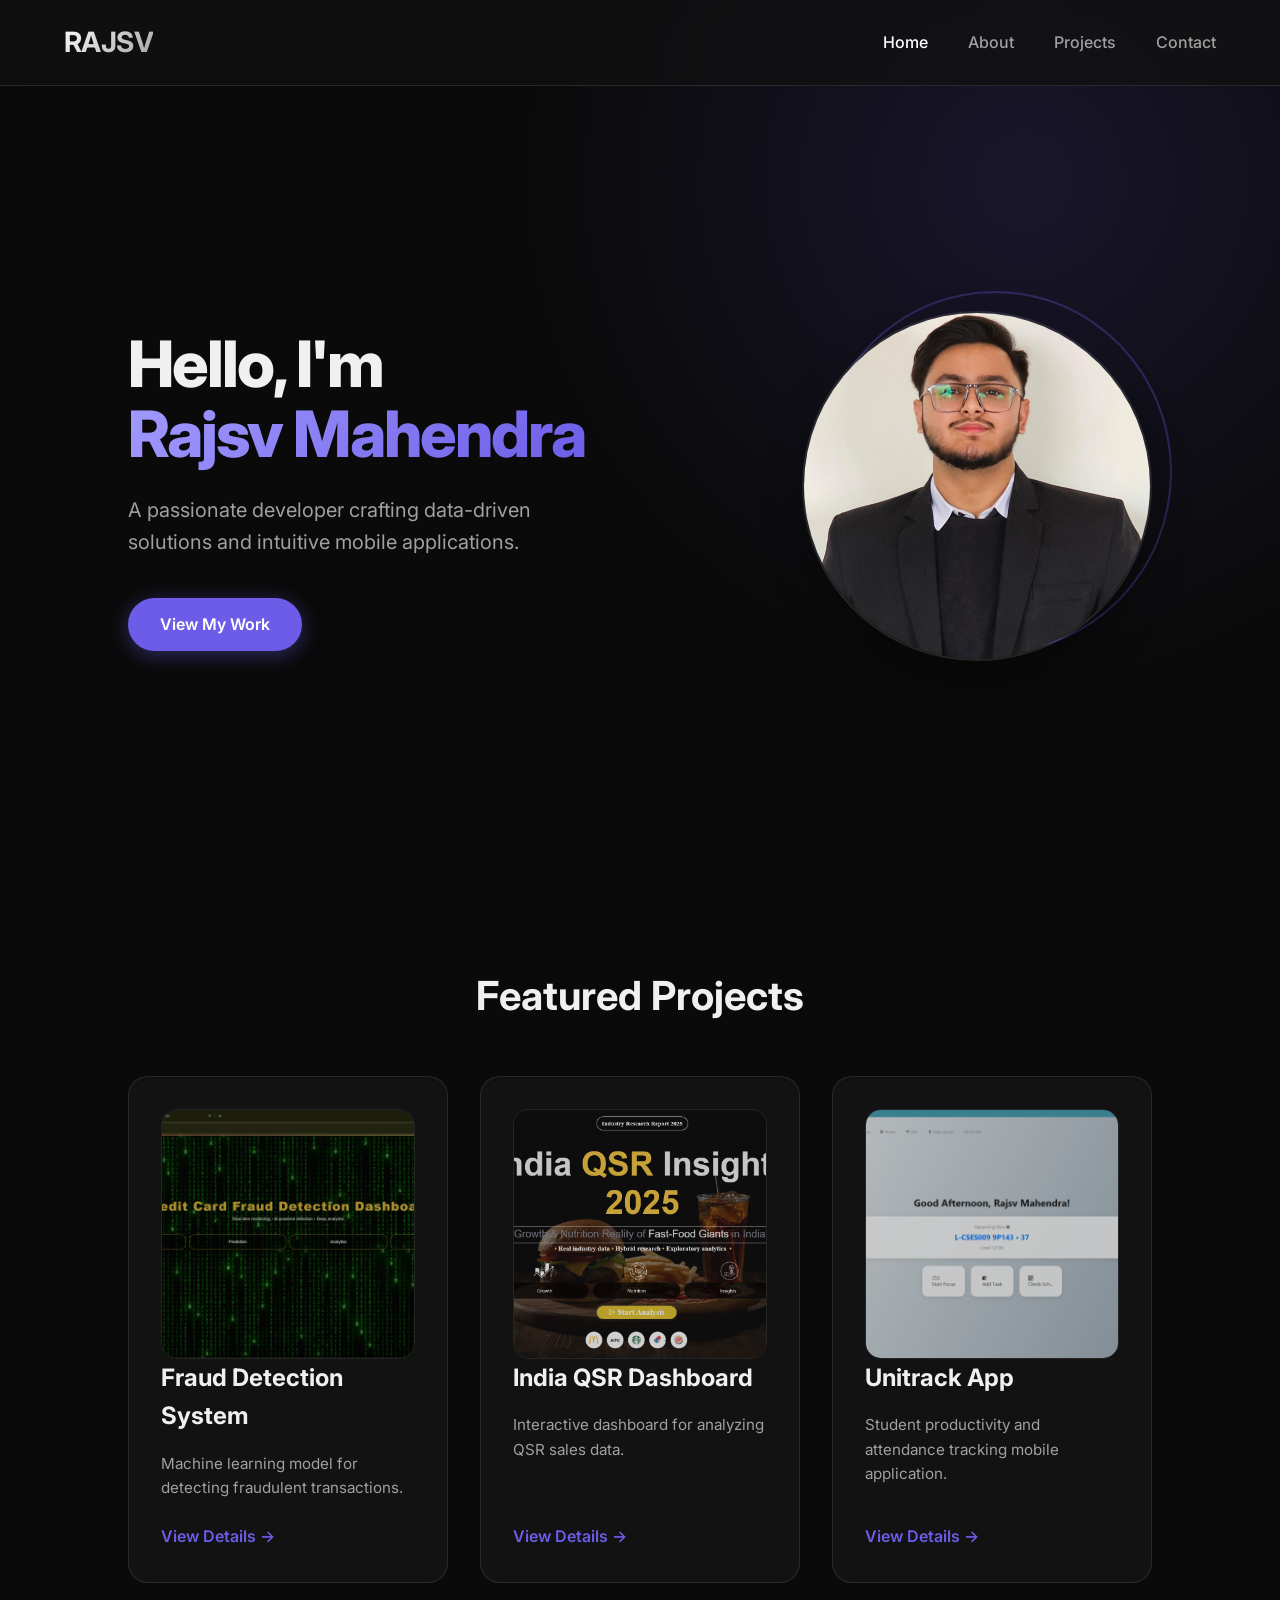
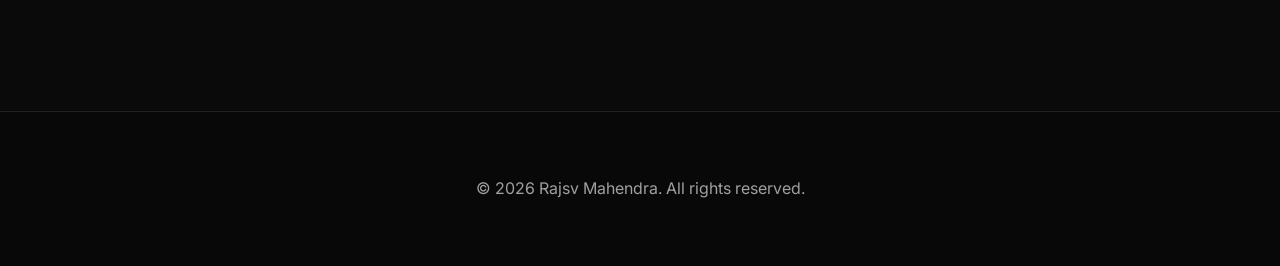
==== commit 22f89617: "Cleaned portfolio pages and styles" ====
--- a/index.html
+++ b/index.html
@@ -2,13 +2,20 @@
 <html lang="en">
 
 <head>
-    <meta charset="UTF-8" />
-    <meta name="viewport" content="width=device-width, initial-scale=1.0" />
-    <link rel="stylesheet" href="index.css" />
+    <meta charset="UTF-8">
+    <meta name="description"
+        content="Portfolio of Rajsv Mahendra, showcasing web development and data analytics projects.">
+    <meta name="viewport" content="width=device-width, initial-scale=1.0">
+
+    <!-- Google Font -->
+    <link href="https://fonts.googleapis.com/css2?family=Inter:wght@400;600;800&display=swap" rel="stylesheet">
+
+    <link rel="stylesheet" href="index.css">
     <title>Rajsv Mahendra | Portfolio</title>
 </head>
 
 <body>
+
     <header class="navbar">
         <a href="index.html" class="logo">RAJSV</a>
         <nav>
@@ -23,11 +30,8 @@
 
     <section class="hero">
         <div class="hero-text">
-            <h2 class="hero-intro">Hello! I'm</h2>
-            <h1 class="hero-name">RAJSV<br><span>MAHENDRA</span></h1>
-            <p class="hero-desc">
-                A creative developer crafting data-driven and user-focused solutions.
-            </p>
+            <h2>Hello, I'm <br><span class="gradient-text">Rajsv Mahendra</span></h2>
+            <p>A passionate developer crafting data-driven solutions and intuitive mobile applications.</p>
             <a href="projects.html" class="btn">View My Work</a>
         </div>
 
@@ -37,23 +41,38 @@
     </section>
 
     <section class="page-section">
-        <h2>Featured Work</h2>
-        <div class="gallery-grid">
-            <div class="gallery-item">
-                <img src="images/landing.png" alt="Landing Page">
+        <h2>Featured Projects</h2>
+        <div class="gallery">
+
+            <div class="card">
+                <img src="images/landing.png" alt="Landing Page Project">
+                <h3>Fraud Detection System</h3>
+                <p>Machine learning model for detecting fraudulent transactions.</p>
+                <a href="projects.html">View Details →</a>
             </div>
-            <div class="gallery-item">
-                <img src="images/Home Page.png" alt="Home Page">
+
+            <div class="card">
+                <img src="images/Home Page.png" alt="Home Page Project">
+                <h3>India QSR Dashboard</h3>
+                <p>Interactive dashboard for analyzing QSR sales data.</p>
+                <a href="projects.html">View Details →</a>
             </div>
-            <div class="gallery-item">
-                <img src="images/unitrack.png" alt="Unitrack App">
+
+            <div class="card">
+                <img src="images/unitrack.png" alt="Unitrack App Project">
+                <h3>Unitrack App</h3>
+                <p>Student productivity and attendance tracking mobile application.</p>
+                <a href="projects.html">View Details →</a>
             </div>
+
         </div>
+
     </section>
 
     <footer>
         <p>© 2026 Rajsv Mahendra. All rights reserved.</p>
     </footer>
+
 </body>
 
 </html>
--- a/index.css
+++ b/index.css
@@ -5,6 +5,7 @@
   --text: #f0f0f0;
   --text-secondary: #a0a0a0;
   --accent: #6c5ce7;
+  /* Distinctive purple */
   --accent-glow: rgba(108, 92, 231, 0.4);
   --glass: rgba(18, 18, 18, 0.7);
   --border: rgba(255, 255, 255, 0.1);
@@ -16,6 +17,7 @@
   margin: 0;
   padding: 0;
   box-sizing: border-box;
+
 }
 
 body {
@@ -32,9 +34,9 @@
   transition: var(--transition);
 }
 
-/* NAVBAR */
+/* Navbar */
 .navbar {
-  position: sticky;
+  position: fixed;
   top: 0;
   width: 100%;
   display: flex;
@@ -45,6 +47,7 @@
   backdrop-filter: blur(12px);
   border-bottom: 1px solid var(--border);
   z-index: 1000;
+  transition: var(--transition);
 }
 
 .logo {
@@ -53,6 +56,7 @@
   background: linear-gradient(135deg, #fff, var(--text-secondary));
   -webkit-background-clip: text;
   -webkit-text-fill-color: transparent;
+  letter-spacing: -0.02em;
 }
 
 .nav-links {
@@ -64,6 +68,7 @@
 .nav-links a {
   font-weight: 500;
   color: var(--text-secondary);
+  position: relative;
 }
 
 .nav-links a:hover,
@@ -71,7 +76,22 @@
   color: #fff;
 }
 
-/* HERO */
+.nav-links a::after {
+  content: '';
+  position: absolute;
+  width: 0;
+  height: 2px;
+  bottom: -4px;
+  left: 0;
+  background: var(--accent);
+  transition: var(--transition);
+}
+
+.nav-links a:hover::after {
+  width: 100%;
+}
+
+/* Hero Section */
 .hero {
   min-height: 100vh;
   display: flex;
@@ -79,42 +99,52 @@
   justify-content: space-between;
   padding: 0 10%;
   padding-top: 80px;
-  background: radial-gradient(circle at 80% 20%, rgba(108, 92, 231, 0.15), transparent 40%);
+  background: radial-gradient(circle at 80% 20%, rgba(108, 92, 231, 0.15) 0%, transparent 40%);
 }
 
 .hero-text {
   max-width: 600px;
-}
-
-.hero-intro {
-  font-size: 1.5rem;
-  color: var(--text-secondary);
-}
-
-.hero-name {
-  font-size: 4.5rem;
+  z-index: 1;
+}
+
+.hero-text h2 {
+  font-size: 4rem;
+  line-height: 1.1;
   font-weight: 800;
-  margin: 1rem 0;
-}
-
-.hero-name span {
-  color: var(--accent);
-}
-
-.hero-desc {
-  color: var(--text-secondary);
-  margin-bottom: 2rem;
+  margin-bottom: 1.5rem;
+  letter-spacing: -0.03em;
+}
+
+.gradient-text {
+  background: linear-gradient(135deg, #a29bfe, var(--accent));
+  -webkit-background-clip: text;
+  -webkit-text-fill-color: transparent;
+}
+
+.hero-text p {
+  font-size: 1.25rem;
+  color: var(--text-secondary);
+  margin-bottom: 2.5rem;
+  max-width: 480px;
 }
 
 .btn {
-  padding: 0.8rem 2rem;
+  display: inline-flex;
+  align-items: center;
+  padding: 0.875rem 2rem;
   background: var(--accent);
-  border-radius: 50px;
   color: #fff;
   font-weight: 600;
-}
-
-/* IMAGE */
+  border-radius: 50px;
+  box-shadow: 0 4px 20px var(--accent-glow);
+  transition: var(--transition);
+}
+
+.btn:hover {
+  transform: translateY(-2px);
+  box-shadow: 0 8px 25px var(--accent-glow);
+}
+
 .profile-container {
   position: relative;
 }
@@ -122,84 +152,204 @@
 .profile-img {
   width: 350px;
   height: 350px;
+  object-fit: cover;
   border-radius: 50%;
-  object-fit: cover;
+  border: 2px solid var(--border);
+  box-shadow: 0 20px 40px rgba(0, 0, 0, 0.3);
+  position: relative;
+  z-index: 2;
   animation: float 6s ease-in-out infinite;
 }
 
-/* GALLERY */
+.profile-container::before {
+  content: '';
+  position: absolute;
+  top: -20px;
+  right: -20px;
+  width: 100%;
+  height: 100%;
+  border-radius: 50%;
+  border: 2px solid var(--accent);
+  opacity: 0.3;
+  z-index: 1;
+}
+
+/* Page Sections */
+.page-header {
+  text-align: center;
+  padding: 8rem 0 3rem;
+  background: radial-gradient(circle at top, rgba(108, 92, 231, 0.08) 0%, transparent 60%);
+}
+
+.page-header h2 {
+  font-size: 3rem;
+  font-weight: 800;
+  margin-bottom: 1rem;
+}
+
 .page-section {
   padding: 4rem 10%;
 }
 
-.gallery-grid {
+.page-section h2 {
+  font-size: 2.5rem;
+  font-weight: 700;
+  margin-bottom: 3rem;
+  text-align: center;
+}
+
+/* Gallery / Projects */
+.gallery,
+.cards {
   display: grid;
-  grid-template-columns: repeat(auto-fit, minmax(260px, 1fr));
+  grid-template-columns: repeat(auto-fit, minmax(320px, 1fr));
   gap: 2rem;
 }
 
-.gallery-item {
+.card {
+  background: var(--surface);
+  border: 1px solid var(--border);
   border-radius: 20px;
-  overflow: hidden;
-  background: var(--surface);
-}
-
-.gallery-item img {
+  padding: 2rem;
+  transition: var(--transition);
+  display: flex;
+  flex-direction: column;
+  justify-content: space-between;
+  height: 100%;
+}
+
+/* Image gallery on home page */
+.gallery img {
   width: 100%;
-  height: 220px;
+  height: 250px;
   object-fit: cover;
-}
-
-/* PROJECTS */
-.projects-section {
-  padding: 5rem 10%;
-}
-
-.projects-grid {
-  display: grid;
-  grid-template-columns: repeat(auto-fit, minmax(280px, 1fr));
-  gap: 2rem;
-}
-
-.project-card {
-  background: var(--surface);
-  padding: 2rem;
-  border-radius: 20px;
-  transition: var(--transition);
-}
-
-/* ABOUT */
-.about-section {
-  padding: 5rem 10%;
-}
-
-.about-grid {
+  border-radius: 16px;
+  transition: var(--transition);
+  opacity: 0.8;
+  border: 1px solid var(--border);
+}
+
+.gallery img:hover {
+  transform: scale(1.03);
+  opacity: 1;
+  box-shadow: 0 10px 30px rgba(0, 0, 0, 0.2);
+}
+
+.card:hover {
+  transform: translateY(-5px);
+  background: var(--surface-hover);
+  border-color: rgba(108, 92, 231, 0.3);
+}
+
+.card h3 {
+  font-size: 1.5rem;
+  margin-bottom: 1rem;
+}
+
+.card p {
+  color: var(--text-secondary);
+  font-size: 0.95rem;
+  margin-bottom: 1.5rem;
+}
+
+.card a {
+  display: inline-block;
+  color: var(--accent);
+  font-weight: 600;
+  margin-top: auto;
+}
+
+.card a:hover {
+  text-decoration: underline;
+}
+
+/* Forms */
+.contact-container {
   display: grid;
   grid-template-columns: 1fr 1fr;
-  gap: 3rem;
-}
-
-.skills-grid {
-  display: flex;
-  flex-wrap: wrap;
+  gap: 4rem;
+  align-items: start;
+}
+
+.contact-details p {
+  font-size: 1.2rem;
+  margin-bottom: 1.5rem;
+  display: flex;
+  align-items: center;
   gap: 1rem;
 }
 
-.skill-tag {
-  padding: 0.5rem 1rem;
+.contact-form {
+  display: flex;
+  flex-direction: column;
+  gap: 1.5rem;
+}
+
+input,
+textarea {
+  width: 100%;
+  padding: 1rem 1.25rem;
   background: var(--surface);
-  border-radius: 999px;
-}
-
-/* FOOTER */
+  border: 1px solid var(--border);
+  border-radius: 12px;
+  color: var(--text);
+  font-family: var(--font-main);
+  font-size: 1rem;
+  transition: var(--transition);
+}
+
+input:focus,
+textarea:focus {
+  outline: none;
+  border-color: var(--accent);
+  background: var(--bg);
+}
+
+button[type="submit"] {
+  cursor: pointer;
+  border: none;
+  background: var(--accent);
+  color: white;
+  padding: 1rem;
+  border-radius: 12px;
+  font-weight: 600;
+  font-size: 1rem;
+  transition: var(--transition);
+}
+
+button[type="submit"]:hover {
+  background: #5649c0;
+}
+
+
+/* Footer */
 footer {
   text-align: center;
   padding: 4rem 2rem;
   background: #080808;
   color: var(--text-secondary);
-}
-
-/* ANIMATIONS */
+  border-top: 1px solid var(--border);
+  margin-top: 4rem;
+}
+
+/* Skills (About Page) */
+.skills-grid {
+  display: flex;
+  flex-wrap: wrap;
+  gap: 1rem;
+  margin-top: 1.5rem;
+}
+
+.skill-tag {
+  background: var(--surface);
+  border: 1px solid var(--border);
+  padding: 0.5rem 1rem;
+  border-radius: 50px;
+  font-size: 0.9rem;
+  color: var(--text-secondary);
+}
+
+/* Animations */
 @keyframes float {
   0% {
     transform: translateY(0);
@@ -214,10 +364,10 @@
   }
 }
 
-@keyframes fade-up {
+@keyframes fadeUp {
   from {
     opacity: 0;
-    transform: translateY(30px);
+    transform: translateY(20px);
   }
 
   to {
@@ -226,21 +376,25 @@
   }
 }
 
-.hero,
-.about-section,
-.projects-section,
-.page-header {
-  animation: fade-up 0.8s ease forwards;
-}
-
-/* RESPONSIVE */
+/* Responsive */
 @media (max-width: 900px) {
   .hero {
     flex-direction: column-reverse;
+    /* Text on top on mobile usually, but here maybe image on top? Let's keep text top for accessibility usually, but design wise image top is common. Let's stack them nicely. */
     text-align: center;
-  }
-
-  .about-grid {
+    justify-content: center;
+    gap: 3rem;
+  }
+
+  .hero-text {
+    margin-top: 2rem;
+  }
+
+  .hero-text h2 {
+    font-size: 3rem;
+  }
+
+  .contact-container {
     grid-template-columns: 1fr;
   }
 }
@@ -250,8 +404,75 @@
     display: none;
   }
 
+  .hero-text h2 {
+    font-size: 2.5rem;
+  }
+
   .profile-img {
     width: 250px;
     height: 250px;
   }
+}
+
+/* Utility Classes */
+.subtitle {
+  color: var(--text-secondary);
+  margin-top: 0.5rem;
+  text-align: center;
+}
+
+.section-center {
+  max-width: 800px;
+  margin: 0 auto;
+}
+
+.small-tag {
+  font-size: 0.8rem;
+}
+
+.project-tags {
+  margin-bottom: 1.5rem;
+}
+
+.icon {
+  color: var(--accent);
+  margin-right: 10px;
+}
+
+/* Contact titles */
+.section-title {
+  margin-bottom: 2rem;
+  font-size: 1.5rem;
+}
+
+/* Mobile navbar fallback */
+@media (max-width: 500px) {
+  .nav-links {
+    flex-direction: column;
+    background: var(--surface);
+    position: absolute;
+    top: 70px;
+    right: 0;
+    width: 100%;
+    padding: 1rem 0;
+  }
+
+  .nav-links li {
+    text-align: center;
+    padding: 0.5rem 0;
+  }
+}
+
+.contact-details h4 {
+  margin-bottom: 1rem;
+  font-size: 1.1rem;
+  font-weight: 500;
+}
+
+.contact-details a {
+  color: var(--text);
+}
+
+.contact-details a:hover {
+  color: var(--accent);
 }
